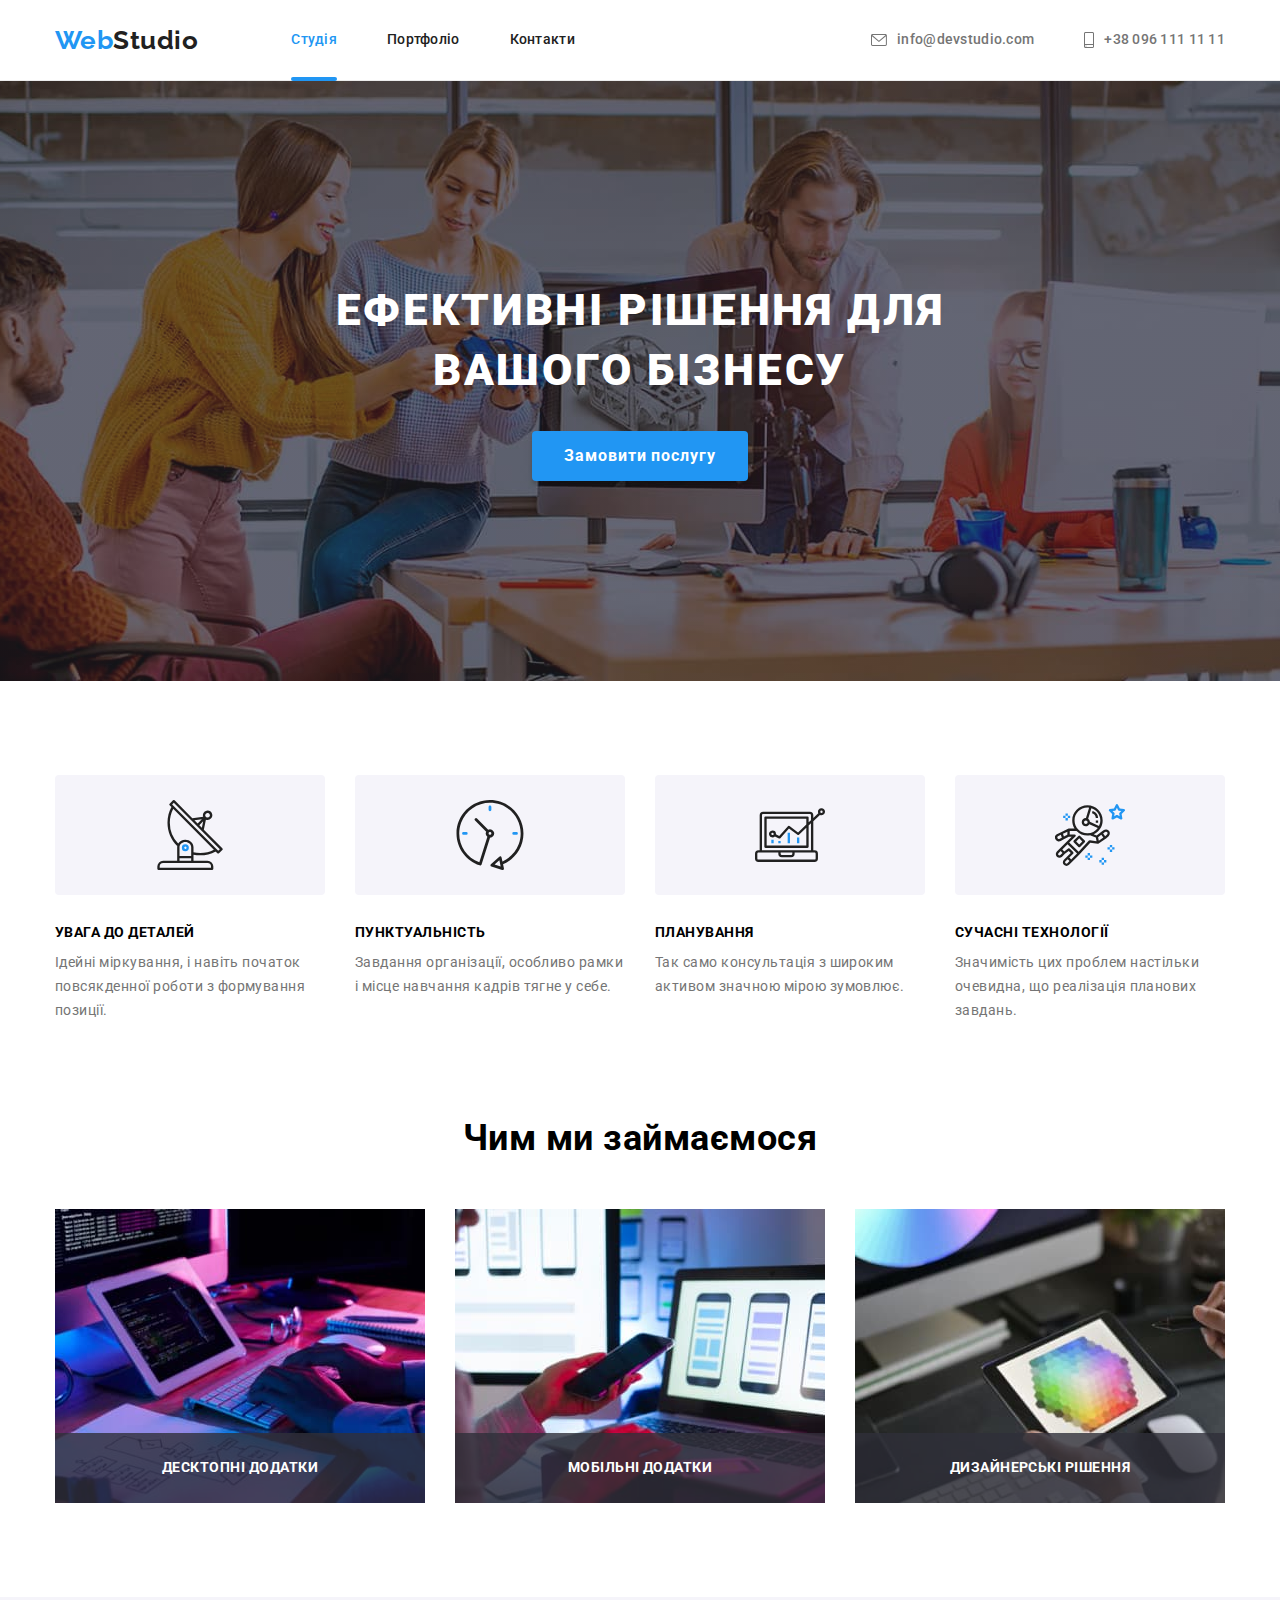
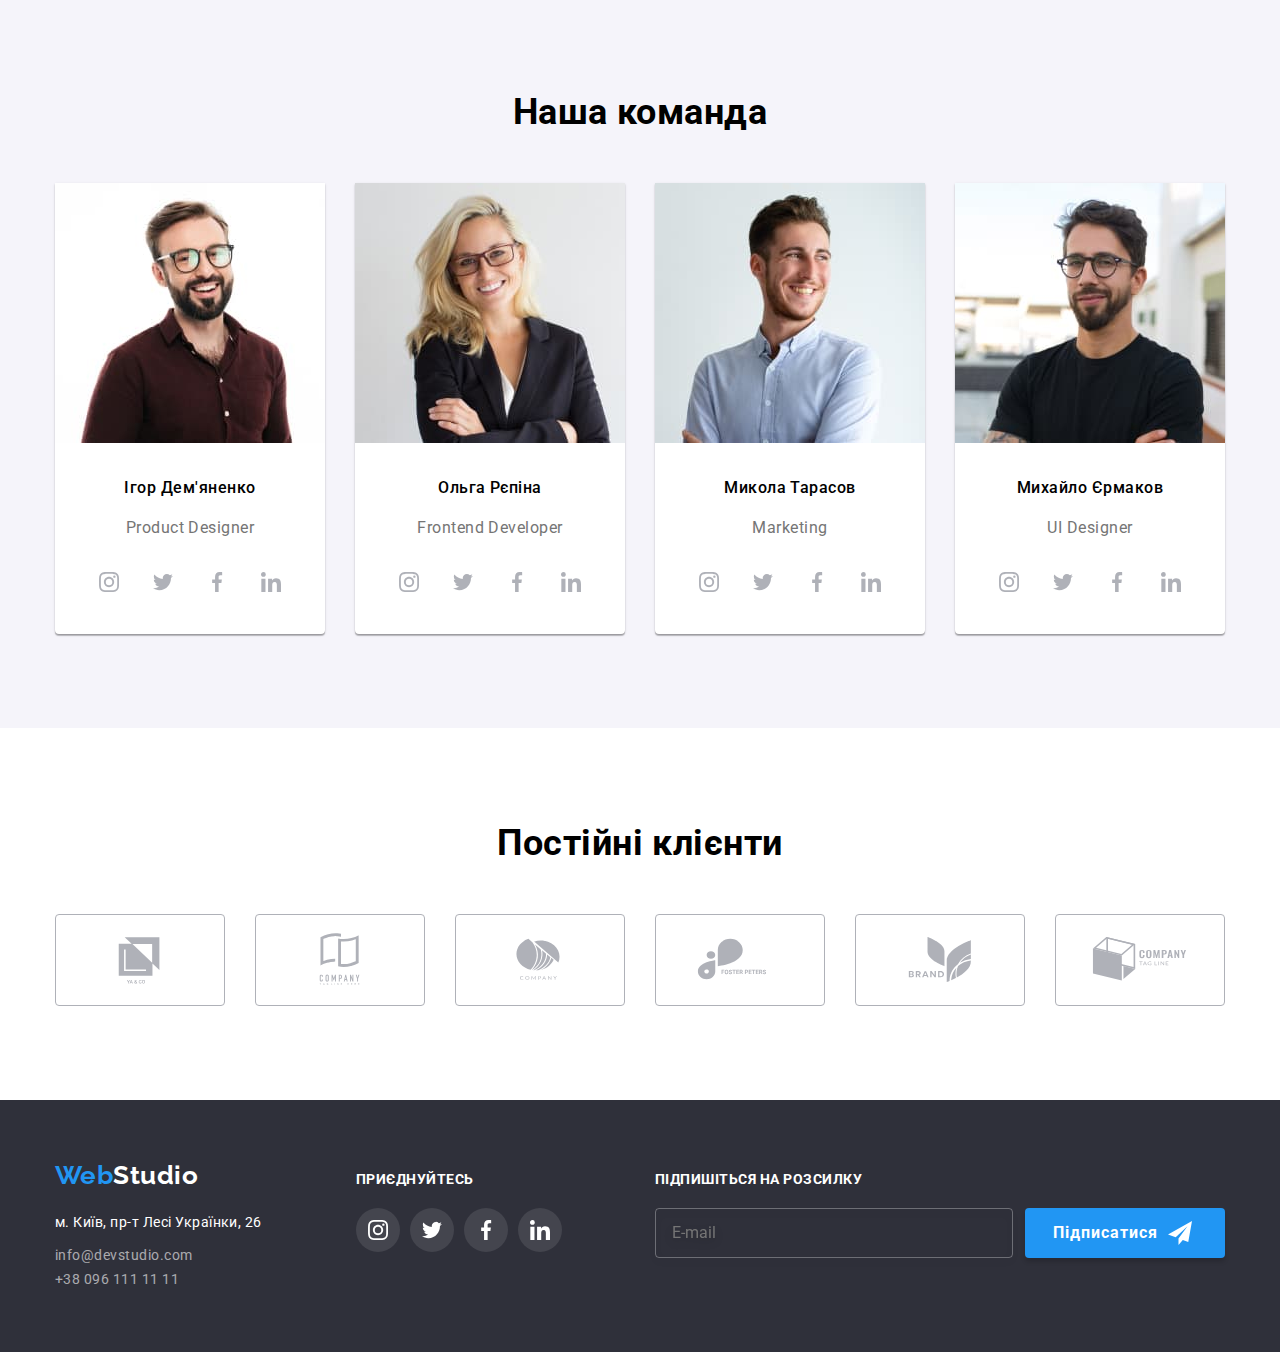
==== index.html @ 16748de1 "copy HW7" ====
<!DOCTYPE html>
<html lang="uk">
  <head>
    <meta charset="UTF-8" />
    <meta http-equiv="X-UA-Compatible" content="IE=edge" />
    <meta name="viewport" content="width=device-width, initial-scale=1.0" />
    <title>Document</title>
    <link
      rel="stylesheet"
      href="https://cdnjs.cloudflare.com/ajax/libs/modern-normalize/1.1.0/modern-normalize.min.css"
    />
    
    <link rel="stylesheet" href="./css/main.min.css" />
  </head>
  <body>
    <header class="header-border">
      <div class="container header-nav">
        <nav class="nav header-nav">
          <a class="logo link" href="./index.html"
            >Web<span class="logo__text">Studio</span></a
          >

          <ul class="site-nav list">
            <li class="item">
              <a href="./index.html" class="link current">Студія</a>
            </li>
            <li class="item">
              <a href="./portfolio.html" class="link">Портфоліо</a>
            </li>
            <li class="item"><a href="#" class="link">Контакти</a></li>
          </ul>
        </nav>

        <ul class="list auth-nav">
          <li class="item">
            <a class="nav-link link" href="mailto:info@devstudio.com"
              ><svg class="nav-icon" width="16" height="12">
                <use href="./images/icons.svg#icon-envelope"></use></svg
              >info@devstudio.com</a
            >
          </li>
          <li class="item">
            <a class="nav-link link" href="tel:+380961111111"
              ><svg class="nav-icon" width="10" height="16">
                <use href="./images/icons.svg#icon-phone"></use></svg
              >+38 096 111 11 11</a
            >
          </li>
        </ul>
      </div>
    </header>
    <main>
      <section class="hero">
        <div class="container">
          <h1 class="hero__text">Ефективні рішення для вашого бізнесу</h1>
          <button data-modal-open class="btn hero__btn" type="button">
            Замовити послугу
          </button>
        </div>
      </section>

      <section class="benefits section">
        <div class="container">
          <h2 class="visually-hidden">Особливості</h2>
          <ul class="list benefits__list">
            <li class="benefits__item">
              <div class="benefits__img">
                <svg width="70" height="70">
                  <use href="./images/icons.svg#icon-antenna"></use>
                </svg>
              </div>
              <h3 class="benefits__subdject">Увага до деталей</h3>
              <p class="benefits__text">
                Ідейні міркування, і навіть початок повсякденної роботи з
                формування позиції.
              </p>
            </li>
            <li class="benefits__item">
              <div class="benefits__img">
                <svg width="70" height="70">
                  <use href="./images/icons.svg#icon-clock"></use>
                </svg>
              </div>
              <h3 class="benefits__subdject">Пунктуальність</h3>
              <p class="benefits__text">
                Завдання організації, особливо рамки і місце навчання кадрів
                тягне у себе.
              </p>
            </li>
            <li class="benefits__item">
              <div class="benefits__img">
                <svg width="70" height="70">
                  <use href="./images/icons.svg#icon-diagram"></use>
                </svg>
              </div>
              <h3 class="benefits__subdject">Планування</h3>
              <p class="benefits__text">
                Так само консультація з широким активом значною мірою зумовлює.
              </p>
            </li>
            <li class="benefits__item">
              <div class="benefits__img">
                <svg width="70" height="70">
                  <use href="./images/icons.svg#icon-astronaut"></use>
                </svg>
              </div>
              <h3 class="benefits__subdject">Сучасні технології</h3>
              <p class="benefits__text">
                Значимість цих проблем настільки очевидна, що реалізація
                планових завдань.
              </p>
            </li>
          </ul>
        </div>
      </section>

      <section class="our-activity">
        <div class="container">
          <h2 class="our-activity__title">Чим ми займаємося</h2>
          <ul class="list our-activity__list">
            <li class="our-activity__item">
              <div class="img__thumb">
                <img
                  class="img"
                  src="./images/img.jpg"
                  alt="Створення структури сайту"
                  width="370"
                />
                <div class="our-activity__thumb">
                  <p class="our-activity__text">Десктопні додатки</p>
                </div>
              </div>
            </li>
            <li class="our-activity__item">
              <div class="img__thumb">
                <img
                  class="img"
                  src="./images/img-2.jpg"
                  alt="Адаптація до всіх платформ"
                  width="370"
                />
                <div class="our-activity__thumb">
                  <p class="our-activity__text">Мобільні додатки</p>
                </div>
              </div>
            </li>
            <li class="our-activity__item">
              <div class="img__thumb">
                <img
                  class="img"
                  src="./images/img-3.jpg"
                  alt="Створення дизайну сайту"
                  width="370"
                />
                <div class="our-activity__thumb">
                  <p class="our-activity__text">Дизайнерські рішення</p>
                </div>
              </div>
            </li>
          </ul>
        </div>
      </section>

      <section class="team section">
        <div class="container">
          <h2 class="team__title">Наша команда</h2>
          <ul class="list team__list">
            <li class="team__item">
              <img
                class="img"
                src="./images/ihor.jpg"
                alt="Ігор Дем'яненко"
                width="270"
              />
              <div class="team-thumb">
                <h3 class="team-thumb__title">Ігор Дем'яненко</h3>
                <p class="team-thumb__text" lang="en">Product Designer</p>
                <ul class="team-social list">
                  <li class="team-social__list">
                    <a class="team-social__link" href="#">
                      <svg width="20px" height="20px">
                        <use
                          class="icon"
                          href="./images/icons.svg#icon-instagram"
                        ></use>
                      </svg>
                    </a>
                  </li>
                  <li class="team-social__list">
                    <a class="team-social__link" href="#">
                      <svg width="20px" height="20px">
                        <use
                          class="icon"
                          href="./images/icons.svg#icon-twitter"
                        ></use>
                      </svg>
                    </a>
                  </li>
                  <li class="team-social__list">
                    <a class="team-social__link" href="#">
                      <svg width="20px" height="20px">
                        <use
                          class="icon"
                          href="./images/icons.svg#icon-facebook"
                        ></use>
                      </svg>
                    </a>
                  </li>
                  <li class="team-social__list">
                    <a class="team-social__link" href="#">
                      <svg width="20px" height="20px">
                        <use
                          class="icon"
                          href="./images/icons.svg#icon-linkedin"
                        ></use>
                      </svg>
                    </a>
                  </li>
                </ul>
              </div>
            </li>
            <li class="team__item">
              <img
                class="img"
                src="./images/olha.jpg"
                alt="Ольга Рєпіна"
                width="270"
              />
              <div class="team-thumb">
                <h3 class="team-thumb__title">Ольга Рєпіна</h3>
                <p class="team-thumb__text" lang="en">Frontend Developer</p>
                <ul class="team-social list">
                  <li class="team-social__list">
                    <a class="team-social__link" href="#">
                      <svg width="20px" height="20px">
                        <use
                          class="icon"
                          href="./images/icons.svg#icon-instagram"
                        ></use>
                      </svg>
                    </a>
                  </li>
                  <li class="team-social__list">
                    <a class="team-social__link" href="#">
                      <svg width="20px" height="20px">
                        <use
                          class="icon"
                          href="./images/icons.svg#icon-twitter"
                        ></use>
                      </svg>
                    </a>
                  </li>
                  <li class="team-social__list">
                    <a class="team-social__link" href="#">
                      <svg width="20px" height="20px">
                        <use
                          class="icon"
                          href="./images/icons.svg#icon-facebook"
                        ></use>
                      </svg>
                    </a>
                  </li>
                  <li class="team-social__list">
                    <a class="team-social__link" href="#">
                      <svg width="20px" height="20px">
                        <use
                          class="icon"
                          href="./images/icons.svg#icon-linkedin"
                        ></use>
                      </svg>
                    </a>
                  </li>
                </ul>
              </div>
            </li>
            <li class="team__item">
              <img
                class="img"
                src="./images/mikola.jpg"
                alt="Микола Тарасов"
                width="270"
              />
              <div class="team-thumb">
                <h3 class="team-thumb__title">Микола Тарасов</h3>
                <p class="team-thumb__text" lang="en">Marketing</p>
                <ul class="team-social list">
                  <li class="team-social__list">
                    <a class="team-social__link" href="#">
                      <svg width="20px" height="20px">
                        <use
                          class="icon"
                          href="./images/icons.svg#icon-instagram"
                        ></use>
                      </svg>
                    </a>
                  </li>
                  <li class="team-social__list">
                    <a class="team-social__link" href="#">
                      <svg width="20px" height="20px">
                        <use
                          class="icon"
                          href="./images/icons.svg#icon-twitter"
                        ></use>
                      </svg>
                    </a>
                  </li>
                  <li class="team-social__list">
                    <a class="team-social__link" href="#">
                      <svg width="20px" height="20px">
                        <use
                          class="icon"
                          href="./images/icons.svg#icon-facebook"
                        ></use>
                      </svg>
                    </a>
                  </li>
                  <li class="team-social__list">
                    <a class="team-social__link" href="#">
                      <svg width="20px" height="20px">
                        <use
                          class="icon"
                          href="./images/icons.svg#icon-linkedin"
                        ></use>
                      </svg>
                    </a>
                  </li>
                </ul>
              </div>
            </li>
            <li class="team__item">
              <img
                class="img"
                src="./images/mihailo.jpg"
                alt="Михайло Єрмаков"
                width="270"
              />
              <div class="team-thumb">
                <h3 class="team-thumb__title">Михайло Єрмаков</h3>
                <p class="team-thumb__text" lang="en">UI Designer</p>
                <ul class="team-social list">
                  <li class="team-social__list">
                    <a class="team-social__link" href="#">
                      <svg width="20px" height="20px">
                        <use
                          class="icon"
                          href="./images/icons.svg#icon-instagram"
                        ></use>
                      </svg>
                    </a>
                  </li>
                  <li class="team-social__list">
                    <a class="team-social__link" href="#">
                      <svg width="20px" height="20px">
                        <use
                          class="icon"
                          href="./images/icons.svg#icon-twitter"
                        ></use>
                      </svg>
                    </a>
                  </li>
                  <li class="team-social__list">
                    <a class="team-social__link" href="#">
                      <svg width="20px" height="20px">
                        <use
                          class="icon"
                          href="./images/icons.svg#icon-facebook"
                        ></use>
                      </svg>
                    </a>
                  </li>
                  <li class="team-social__list">
                    <a class="team-social__link" href="#">
                      <svg width="20px" height="20px">
                        <use
                          class="icon"
                          href="./images/icons.svg#icon-linkedin"
                        ></use>
                      </svg>
                    </a>
                  </li>
                </ul>
              </div>
            </li>
          </ul>
        </div>
      </section>

      <section class="section">
        <div class="container">
          <h2 class="clients__title">Постійні клієнти</h2>
          <ul class="list clients__list">
            <li class="clients__item">
              <a class="clients__link" href="#">
                <svg width="106px" height="60px">
                  <use href="./images/icons.svg#icon-ya-co"></use></svg
              ></a>
            </li>
            <li class="clients__item">
              <a class="clients__link" href="#">
                <svg width="106px" height="60px">
                  <use href="./images/icons.svg#icon-taglinehere"></use></svg
              ></a>
            </li>
            <li class="clients__item">
              <a class="clients__link" href="#">
                <svg width="106px" height="60px">
                  <use href="./images/icons.svg#icon-company"></use></svg
              ></a>
            </li>
            <li class="clients__item">
              <a class="clients__link" href="#">
                <svg width="106px" height="60px">
                  <use href="./images/icons.svg#icon-foster-peters"></use></svg
              ></a>
            </li>
            <li class="clients__item">
              <a class="clients__link" href="#">
                <svg width="106px" height="60px">
                  <use href="./images/icons.svg#icon-brand"></use></svg
              ></a>
            </li>
            <li class="clients__item">
              <a class="clients__link" href="#">
                <svg width="106px" height="60px">
                  <use
                    href="./images/icons.svg#icon-company-tag-line"
                  ></use></svg
              ></a>
            </li>
          </ul>
        </div>
      </section>
    </main>
    <footer class="footer">
      <div class="container">
        <div class="list footer__list">
          <div class="footer__logo">
            <a class="logo link logo-footer" href="./index.html"
              >Web<span class="logo-footer__text">Studio</span></a
            >

            <address class="address">
              <ul class="list">
                <li class="address__list">
                  <a
                    class="address__text link"
                    href="https://goo.gl/maps/Pw9cZAzKq1KJY9Lq5"
                    target="_blank"
                    rel="noreferrer noopener"
                    >м. Київ, пр-т Лесі Українки, 26</a
                  >
                </li>
                <li class="adress__list">
                  <a class="address__nav link" href="mailto:info@devstudio.com"
                    >info@devstudio.com</a
                  >
                </li>
                <li class="adress__list">
                  <a class="address__nav link" href="tel:+380961111111"
                    >+38 096 111 11 11</a
                  >
                </li>
              </ul>
            </address>
          </div>
          <div class="footer-social">
            <h3 class="footer__title">Приєднуйтесь</h3>
            <ul class="footer-social__list list">
              <li class="footer-social__icon">
                <a class="footer-social__link" href="#">
                  <svg width="20px" height="20px">
                    <use
                      class="icon"
                      href="./images/icons.svg#icon-instagram"
                    ></use>
                  </svg>
                </a>
              </li>
              <li class="footer-social__icon">
                <a class="footer-social__link" href="#">
                  <svg width="20px" height="20px">
                    <use
                      class="icon"
                      href="./images/icons.svg#icon-twitter"
                    ></use>
                  </svg>
                </a>
              </li>
              <li class="footer-social__icon">
                <a class="footer-social__link" href="#">
                  <svg width="20px" height="20px">
                    <use
                      class="icon"
                      href="./images/icons.svg#icon-facebook"
                    ></use>
                  </svg>
                </a>
              </li>
              <li class="footer-social__icon">
                <a class="footer-social__link" href="#">
                  <svg width="20px" height="20px">
                    <use
                      class="icon"
                      href="./images/icons.svg#icon-linkedin"
                    ></use>
                  </svg>
                </a>
              </li>
            </ul>
          </div>

          <div>
            <h3 class="footer__title">Підпишіться на розсилку</h3>
            <form action="#" name="description-form" class="description-form">
              <label for="footer-email"></label>
              <input
                type="email"
                id="footer-email"
                class="description-form__email"
                placeholder="E-mail"
              />
              <button type="submit" class="btn footer-btn">
                Підписатися
                <svg width="24px" height="24px" class="footer-btn__icon">
                  <use href="./images/icons.svg#icon-send"></use>
                </svg>
              </button>
            </form>
          </div>
        </div>
      </div>
    </footer>
    <!-- modal window -->
    <div class="backdrop is-hidden" data-modal>
      <div class="modal">
        <button data-modal-close type="button" class="btn modal__btn">
          <svg width="30px" height="30px">
            <use href="./images/icons.svg#icon-close"></use>
          </svg>
        </button>
        <b class="modal__title">Залишайте свої дані, ми вам передзвонемо</b>

        <form action="#" name="contact-form">
          <label class="modal-form" for="person-name"
            ><span class="modal-form__text">Імʼя</span></label
          >
          <div class="modal-form__control">
            <input
              class="modal-form__contact"
              id="person-name"
              name="person-name"
              type="tel"
            />
            <svg class="modal-form__icon icon" width="18px" height="18px">
              <use class="icon" href="./images/icons.svg#icon-person"></use>
            </svg>
          </div>
          <label class="modal-form" for="person-phone"
            ><span class="modal-form__text">Телефон</span>
          </label>
          <div class="modal-form__control">
            <input
              class="modal-form__contact"
              id="person-phone"
              name="person-phone"
              type="text"
            /><svg class="modal-form__icon icon" width="18px" height="18px">
              <use class="icon" href="./images/icons.svg#icon-phone2"></use>
            </svg>
          </div>
          <label class="modal-form" for="person-mail"
            ><span class="modal-form__text">Пошта</span>
          </label>
          <div class="modal-form__control">
            <input
              class="modal-form__contact"
              id="person-mail"
              name="person-mail"
              type="email"
            /><svg class="modal-form__icon icon" width="18px" height="18px">
              <use class="icon" href="./images/icons.svg#icon-email"></use>
            </svg>
          </div>
          <label class="modal-form" for="person-comment"
            ><span class="modal-form__text">Коментар</span>
          </label>
          <textarea
            class="modal-form__comment"
            name="feedback"
            id="person-comment"
            rows="5"
            placeholder="Введіть текст"
          ></textarea>

          <div class="modal-checkbox">
            <input
              type="checkbox"
              class="modal-checkbox__agreement visually-hidden"
              id="agreement"
              name="agreement"
            />
            <label for="agreement" class="modal-checkbox__text"
              >Погоджуюся з розсилкою та приймаю
              <a class="link modal-checkbox__link" href="#"> Умови договору</a>
              <svg class="modal-checkbox--check" width="18px" height="18px">
                <use href="./images/icons.svg#icon-check"></use>
              </svg>
            </label>
          </div>

          <button type="submit" class="btn modal-form__btn">Відправити</button>
        </form>
      </div>
    </div>
    <script src="./js/modal.js"></script>
  </body>
</html>
---- css/main.min.css ----
@import"https://fonts.googleapis.com/css2?family=Raleway:wght@700&family=Roboto:wght@400;500;700;900&display=swap";body{background-color:var(--main-bg);color:var(--main-text);font-family:Roboto,sans-serif;letter-spacing:.03em}h1,h2,h3,h4,h5,h6,p,ul{margin:0;padding:0}.list{list-style:none}.btn{cursor:pointer;font-family:inherit}.link{text-decoration:none}.container{width:1200px;padding-left:15px;padding-right:15px;margin-left:auto;margin-right:auto}.visually-hidden{position:absolute;white-space:nowrap;width:1px;height:1px;overflow:hidden;border:0;padding:0;clip:rect(0 0 0 0);-webkit-clip-path:inset(50%);clip-path:inset(50%);margin:-1px}.icon{fill:inherit}.section{padding-top:94px;padding-bottom:94px}.img{display:block;width:100%;height:auto}.img__thumb{position:relative;overflow:hidden;align-items:center;justify-content:center}.header-border{border-bottom:1px solid #ececec}.header-nav{display:flex;align-items:center}.logo{color:#2196f3;font-family:Raleway,sans-serif;font-weight:700;font-size:26px;line-height:1.19;margin-right:93px;display:block}.logo__text{color:#212121}.site-nav{display:flex}.site-nav.list .current{color:#2196f3;position:relative}.site-nav .link{padding-top:32px;padding-bottom:32px;display:flex;align-items:center;transition:color 250ms cubic-bezier(0.4, 0, 0.2, 1),fill 250ms cubic-bezier(0.4, 0, 0.2, 1);color:#212121;font-weight:500;font-size:14px;line-height:1.14;letter-spacing:.02em}.site-nav .link:hover,.site-nav .link:focus{color:#2196f3;fill:#2196f3}.site-nav .item:not(:last-child){margin-right:50px}.current::after{position:absolute;width:100%;height:4px;bottom:-1px;content:"";background:#2196f3;border-radius:2px}.auth-nav{display:flex;margin-left:auto}.auth-nav .item:not(:last-child){margin-right:50px}.nav-link{padding-top:32px;padding-bottom:32px;display:flex;align-items:center;transition:color 250ms cubic-bezier(0.4, 0, 0.2, 1),fill 250ms cubic-bezier(0.4, 0, 0.2, 1);color:#212121;font-weight:500;font-size:14px;line-height:1.14;letter-spacing:.02em;color:#757575;fill:#757575}.nav-link:hover,.nav-link:focus{color:#2196f3;fill:#2196f3}.nav-icon{margin-right:10px}.footer{padding-top:60px;padding-bottom:60px;background-color:#2f303a}.footer__list{display:flex;align-items:baseline}.footer__logo{margin-right:70px;width:231px}.footer__title{color:#fff;margin-bottom:20px;font-size:14px;line-height:1.14;text-transform:uppercase}.logo-footer{margin-bottom:20px;display:block}.logo-footer__text{color:#fff}.address{font-style:normal}.address__list:not(:last-child){margin-bottom:9px}.address__text{color:#fff;font-size:14px;line-height:1.71}.address__nav{font-size:14px;line-height:1.71;color:rgba(255,255,255,.6);transition:color 250ms cubic-bezier(0.4, 0, 0.2, 1)}.address__nav:focus,.address__nav:hover{color:#2196f3}.footer-social{margin-right:93px}.footer-social__list{display:flex;gap:10px}.footer-social__icon{width:44px;height:44px;fill:#fff;background:rgba(255,255,255,.1);border-radius:50%}.footer-social__link{width:100%;height:100%;border-radius:50%;display:flex;align-items:center;justify-content:center;transition:background 250ms cubic-bezier(0.4, 0, 0.2, 1)}.footer-social__link:focus,.footer-social__link:hover{background-color:#2196f3}.description-form{min-width:570px;display:flex}.description-form__email{width:358px;height:50px;padding:15px 16px;margin-right:12px;background-color:inherit;border:1px solid rgba(255,255,255,.3);filter:drop-shadow(0px 4px 4px rgba(0, 0, 0, 0.15));border-radius:4px;color:#fff;transition:border-color 250ms cubic-bezier(0.4, 0, 0.2, 1)}.description-form__email:focus{border-color:#2196f3;outline:none}.footer-btn{display:inline-flex;align-items:center;text-align:center;padding:10px 28px;border:0;min-width:200px;background:#2196f3;box-shadow:0px 4px 4px rgba(0,0,0,.15);border-radius:4px;color:#fff;font-weight:700;font-size:16px;line-height:1.88;letter-spacing:.06em;transition:background 250ms cubic-bezier(0.4, 0, 0.2, 1)}.footer-btn__icon{margin-left:10px}.footer-btn:hover,.footer-btn:focus{background-color:#188ce8}.hero{padding:200px 0;max-width:1600px;height:600px;margin-right:auto;margin-left:auto;background-image:linear-gradient(to right, rgba(47, 48, 58, 0.4), rgba(47, 48, 58, 0.4)),url(../images/hero.jpg);background-repeat:no-repeat;background-position:center;background-size:cover;background-color:#2f303a}.hero__text{margin-bottom:30px;margin-right:auto;margin-left:auto;color:#fff;font-weight:900;font-size:44px;line-height:1.36;text-align:center;letter-spacing:.06em;text-transform:uppercase;max-width:696px}.hero__btn{padding:10px 32px;border:0;margin-right:auto;margin-left:auto;min-width:216px;background:#2196f3;box-shadow:0px 4px 4px rgba(0,0,0,.15);border-radius:4px;color:#fff;font-weight:700;font-size:16px;line-height:1.88;text-align:center;letter-spacing:.06em;display:block;transition:background 250ms cubic-bezier(0.4, 0, 0.2, 1)}.hero__btn:hover,.hero__btn:focus{background-color:#188ce8}.clients__list,.team__list,.our-activity__list,.benefits__list{display:flex;gap:30px}.our-activity,.benefits{background-color:#fff}.clients__title,.team__title,.our-activity__title{margin-bottom:50px;font-size:36px;line-height:1.17;text-align:center}.benefits__item{width:calc((100% - 90px)/4)}.benefits__subdject{font-size:14px;line-height:1.14;text-transform:uppercase;margin-bottom:10px}.benefits__img{width:270;height:120px;background-color:#f5f4fa;border-radius:4px;display:flex;justify-content:center;align-items:center;margin-bottom:30px}.benefits__text{color:#757575;font-size:14px;line-height:1.71}.our-activity{padding-bottom:94px}.our-activity__item{width:calc((100% - 60px)/3)}.our-activity__thumb{position:absolute;bottom:0;left:0;width:100%;max-height:70px;background:rgba(47,48,58,.8);padding:27px}.our-activity__text{font-weight:700;font-size:14px;line-height:1.14;text-align:center;text-transform:uppercase;color:#fff}.team{background-color:#f5f4fa}.team__item{background:#fff;box-shadow:0px 1px 3px rgba(0,0,0,.12),0px 1px 1px rgba(0,0,0,.14),0px 2px 1px rgba(0,0,0,.2);border-radius:0px 0px 4px 4px;width:270px}.team-thumb{padding-top:30px;padding-bottom:30px}.team-thumb__title{margin-bottom:10px;font-weight:500;font-size:16px;line-height:1.9;text-align:center}.team-thumb__text{color:#757575;font-size:16px;line-height:1.9;text-align:center;margin-bottom:16px}.team-social{display:flex;justify-content:center;gap:10px}.team-social__list{width:44px;height:44px;fill:#afb1b8}.team-social__link{fill:#afb1b8;width:100%;height:100%;border-radius:50%;display:flex;align-items:center;justify-content:center;transition:fill 250ms cubic-bezier(0.4, 0, 0.2, 1),background 250ms cubic-bezier(0.4, 0, 0.2, 1)}.team-social__link:focus,.team-social__link:hover{background-color:#2196f3;fill:#fff}.clients__item{width:170px;height:92px}.clients__link{display:flex;justify-content:center;align-items:center;width:100%;height:100%;fill:#afb1b8;border:1px solid #afb1b8;border-radius:4px;transition:fill 250ms cubic-bezier(0.4, 0, 0.2, 1),border 250ms cubic-bezier(0.4, 0, 0.2, 1)}.clients__link:hover,.clients__link:focus{border:1px solid #2196f3;border-radius:4px;fill:#2196f3}.portfolio-bg{background-color:#fff}.portfolio-btn__list{display:flex;justify-content:center;margin-bottom:50px}.portfolio-btn__item:not(:last-child){margin-right:8px}.portfolio-btn__filter{padding:6px 22px;border:0;min-width:73px;background:#f5f4fa;font-weight:500;font-size:16px;line-height:1.62;text-align:center;display:block;border-radius:4px;transition:box-shadow 250ms cubic-bezier(0.4, 0, 0.2, 1),background 250ms cubic-bezier(0.4, 0, 0.2, 1),color 250ms cubic-bezier(0.4, 0, 0.2, 1)}.portfolio-btn__filter:focus,.portfolio-btn__filter:hover{background:#2196f3;color:#fff;box-shadow:0px 3px 1px rgba(0,0,0,.1),0px 1px 2px rgba(0,0,0,.08),0px 2px 2px rgba(0,0,0,.12);border-radius:4px}.exmpls__list{display:flex;gap:30px;flex-wrap:wrap}.exmpls__item{background:#fff;border:1px solid #eee;width:370px}.exmpls__link{color:inherit;display:block;transition:box-shadow 250ms cubic-bezier(0.4, 0, 0.2, 1)}.exmpls__link:hover,.exmpls__link:focus{box-shadow:0px 1px 1px rgba(0,0,0,.12),0px 4px 4px rgba(0,0,0,.06),1px 4px 6px rgba(0,0,0,.16)}.exmpls__block{padding:20px 24px}.exmpls__title{font-size:18px;line-height:2;letter-spacing:.06em;margin-bottom:4px}.exmpls__text{color:#757575;font-size:16px;line-height:1.88}.exmpls-thumb{position:absolute;top:0;left:0;width:100%;height:100%;background-color:rgba(33,150,243,.9);opacity:0;padding:63px 24px;transform:translatey(100%);transition:transform 250ms cubic-bezier(0.4, 0, 0.2, 1),opacity 250ms cubic-bezier(0.4, 0, 0.2, 1)}.exmpls-thumb__text{font-size:18px;line-height:1.56;color:#fff}.exmpls__item:hover .exmpls-thumb{transform:translatey(0);opacity:1}.backdrop{position:fixed;top:0;left:0;width:100%;height:100%;background:rgba(0,0,0,.2);opacity:1;transform:scale(1);transition:visibility 250ms cubic-bezier(0.4, 0, 0.2, 1),transform 250ms cubic-bezier(0.4, 0, 0.2, 1),opacity 250ms cubic-bezier(0.4, 0, 0.2, 1)}.backdrop.is-hidden{opacity:0;pointer-events:none;visibility:hidden;transform:scale(0.5)}.modal{position:absolute;top:50%;left:50%;transform:translate(-50%, -50%) scale(1);width:528px;height:581px;padding:40px;background:#fff;box-shadow:0px 1px 3px rgba(0,0,0,.12),0px 1px 1px rgba(0,0,0,.14),0px 2px 1px rgba(0,0,0,.2);border-radius:4px;transition:transform 250ms cubic-bezier(0.4, 0, 0.2, 1)}.modal__title{display:block;text-align:center;margin-bottom:12px;height:23px;font-size:20px;line-height:1.15;-moz-columns:#212121;columns:#212121}.modal__btn{position:absolute;top:0;right:0;width:30px;height:30px;display:flex;align-items:center;justify-content:center;padding:0;margin:8px;background-color:inherit;border:1px solid rgba(0,0,0,.1);border-radius:50%;transition:fill 250ms cubic-bezier(0.4, 0, 0.2, 1)}.modal__btn:hover,.modal__btn:focus{fill:#2196f3}.backdrop.is-hidden .modal{transform:translate(-50%, -50%) scale(0)}.modal-form{display:block;width:100%}.modal-form__control{position:relative;margin-bottom:10px}.modal-form__text{font-weight:400;font-size:12px;line-height:1.17;letter-spacing:.01em;color:#757575}.modal-form__contact{height:40px;width:100%;padding:12px 12px 12px 42px;border:1px solid rgba(33,33,33,.2);border-radius:4px;outline:none;transition:border-color 250ms cubic-bezier(0.4, 0, 0.2, 1)}.modal-form__contact:focus{border-color:#2196f3;outline:none}.modal-form__contact:focus+.form-icon{fill:#2196f3}.modal-form__comment{height:120px;width:100%;resize:none;padding:12px 16px;margin-bottom:20px;border:1px solid rgba(33,33,33,.2);border-radius:4px;outline:none;transition:border-color 250ms cubic-bezier(0.4, 0, 0.2, 1)}.modal-form__comment:focus{border-color:#2196f3;outline:none}.modal-form__icon{position:absolute;left:12px;top:50%;transform:translateY(-50%);transition:fill 250ms cubic-bezier(0.4, 0, 0.2, 1)}.modal-form__btn{padding:10px 52px;border:0;margin-right:auto;margin-left:auto;min-width:200px;background:#2196f3;box-shadow:0px 4px 4px rgba(0,0,0,.15);border-radius:4px;color:#fff;font-weight:700;font-size:16px;line-height:1.88;text-align:center;letter-spacing:.06em;display:block;transition:background 250ms cubic-bezier(0.4, 0, 0.2, 1)}.modal-form__btn:hover,.modal-form__btn:focus{background-color:#188ce8}.modal-checkbox{display:block;text-align:center;margin-bottom:30px;position:relative}.modal-checkbox__text{position:relative;font-weight:400;font-size:14px;line-height:1.71;color:#757575;padding-left:24px}.modal-checkbox__text::before{position:absolute;top:0;left:0;content:"";width:16px;height:15px;border:2px solid #212121;border-radius:2px;opacity:1;transition:opacity 250ms cubic-bezier(0.4, 0, 0.2, 1)}.modal-checkbox__agreement:checked+.modal-checkbox__text .modal-checkbox--check{opacity:1}.modal-checkbox__agreement:checked+.modal-checkbox__text::before{opacity:0}.modal-checkbox__link{text-decoration:underline;color:#2196f3}.modal-checkbox--check{position:absolute;top:0;left:0;content:"";width:16px;height:16px;opacity:0;border-radius:2px;transition:opacity 250ms cubic-bezier(0.4, 0, 0.2, 1)}/*# sourceMappingURL=main.min.css.map */
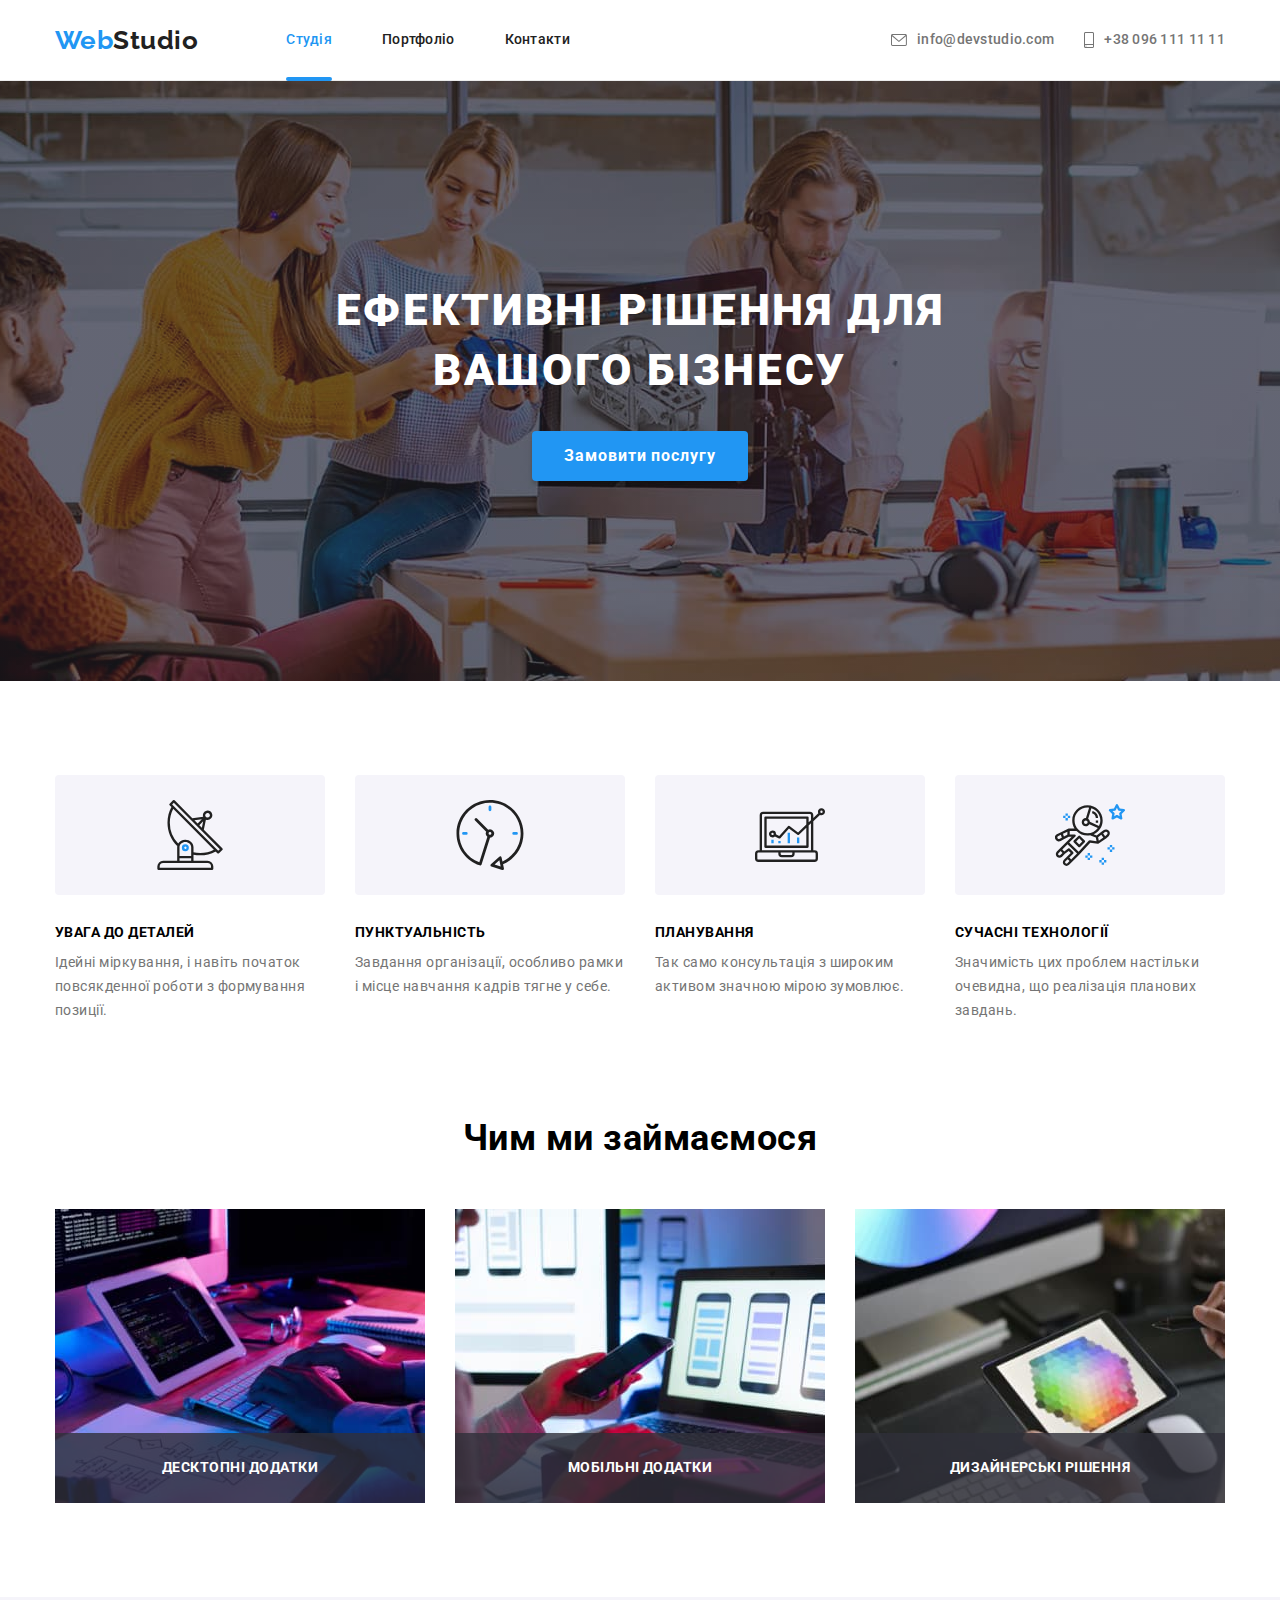
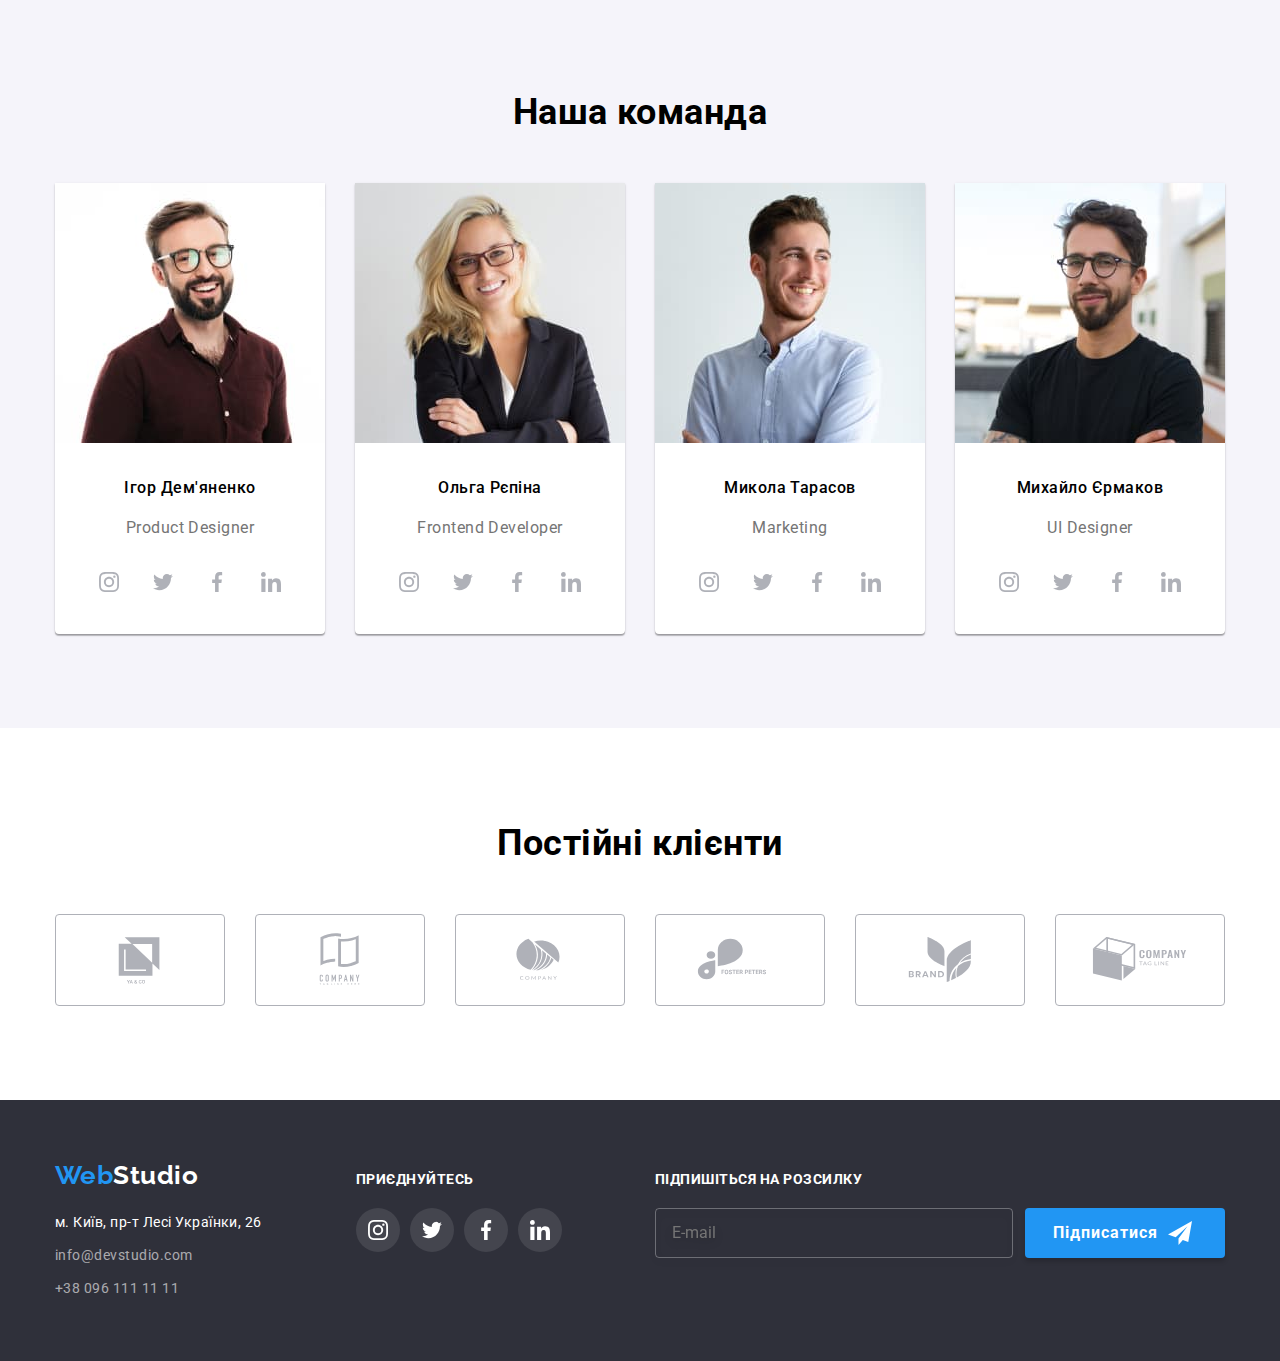
==== commit babdc20f: "adaptive" ====
--- a/index.html
+++ b/index.html
@@ -21,25 +21,25 @@
           >
 
           <ul class="site-nav list">
-            <li class="item">
+            <li class="site-nav__item">
               <a href="./index.html" class="link current">Студія</a>
             </li>
-            <li class="item">
+            <li class="site-nav__item">
               <a href="./portfolio.html" class="link">Портфоліо</a>
             </li>
-            <li class="item"><a href="#" class="link">Контакти</a></li>
+            <li class="site-nav__item"><a href="#" class="link">Контакти</a></li>
           </ul>
         </nav>
 
         <ul class="list auth-nav">
-          <li class="item">
+          <li class="auth-nav__item">
             <a class="nav-link link" href="mailto:info@devstudio.com"
               ><svg class="nav-icon" width="16" height="12">
                 <use href="./images/icons.svg#icon-envelope"></use></svg
               >info@devstudio.com</a
             >
           </li>
-          <li class="item">
+          <li class="auth-nav__item">
             <a class="nav-link link" href="tel:+380961111111"
               ><svg class="nav-icon" width="10" height="16">
                 <use href="./images/icons.svg#icon-phone"></use></svg
@@ -434,7 +434,7 @@
     <footer class="footer">
       <div class="container">
         <div class="list footer__list">
-          <div class="footer__logo">
+          <div class="footer__box"><div class="footer__logo">
             <a class="logo link logo-footer" href="./index.html"
               >Web<span class="logo-footer__text">Studio</span></a
             >
@@ -450,12 +450,12 @@
                     >м. Київ, пр-т Лесі Українки, 26</a
                   >
                 </li>
-                <li class="adress__list">
+                <li class="address__list">
                   <a class="address__nav link" href="mailto:info@devstudio.com"
                     >info@devstudio.com</a
                   >
                 </li>
-                <li class="adress__list">
+                <li class="address__list">
                   <a class="address__nav link" href="tel:+380961111111"
                     >+38 096 111 11 11</a
                   >
@@ -507,7 +507,7 @@
                 </a>
               </li>
             </ul>
-          </div>
+          </div></div>
 
           <div>
             <h3 class="footer__title">Підпишіться на розсилку</h3>
--- a/css/main.min.css
+++ b/css/main.min.css
@@ -1 +1 @@
-@import"https://fonts.googleapis.com/css2?family=Raleway:wght@700&family=Roboto:wght@400;500;700;900&display=swap";body{background-color:var(--main-bg);color:var(--main-text);font-family:Roboto,sans-serif;letter-spacing:.03em}h1,h2,h3,h4,h5,h6,p,ul{margin:0;padding:0}.list{list-style:none}.btn{cursor:pointer;font-family:inherit}.link{text-decoration:none}.container{width:1200px;padding-left:15px;padding-right:15px;margin-left:auto;margin-right:auto}.visually-hidden{position:absolute;white-space:nowrap;width:1px;height:1px;overflow:hidden;border:0;padding:0;clip:rect(0 0 0 0);-webkit-clip-path:inset(50%);clip-path:inset(50%);margin:-1px}.icon{fill:inherit}.section{padding-top:94px;padding-bottom:94px}.img{display:block;width:100%;height:auto}.img__thumb{position:relative;overflow:hidden;align-items:center;justify-content:center}.header-border{border-bottom:1px solid #ececec}.header-nav{display:flex;align-items:center}.logo{color:#2196f3;font-family:Raleway,sans-serif;font-weight:700;font-size:26px;line-height:1.19;margin-right:93px;display:block}.logo__text{color:#212121}.site-nav{display:flex}.site-nav.list .current{color:#2196f3;position:relative}.site-nav .link{padding-top:32px;padding-bottom:32px;display:flex;align-items:center;transition:color 250ms cubic-bezier(0.4, 0, 0.2, 1),fill 250ms cubic-bezier(0.4, 0, 0.2, 1);color:#212121;font-weight:500;font-size:14px;line-height:1.14;letter-spacing:.02em}.site-nav .link:hover,.site-nav .link:focus{color:#2196f3;fill:#2196f3}.site-nav .item:not(:last-child){margin-right:50px}.current::after{position:absolute;width:100%;height:4px;bottom:-1px;content:"";background:#2196f3;border-radius:2px}.auth-nav{display:flex;margin-left:auto}.auth-nav .item:not(:last-child){margin-right:50px}.nav-link{padding-top:32px;padding-bottom:32px;display:flex;align-items:center;transition:color 250ms cubic-bezier(0.4, 0, 0.2, 1),fill 250ms cubic-bezier(0.4, 0, 0.2, 1);color:#212121;font-weight:500;font-size:14px;line-height:1.14;letter-spacing:.02em;color:#757575;fill:#757575}.nav-link:hover,.nav-link:focus{color:#2196f3;fill:#2196f3}.nav-icon{margin-right:10px}.footer{padding-top:60px;padding-bottom:60px;background-color:#2f303a}.footer__list{display:flex;align-items:baseline}.footer__logo{margin-right:70px;width:231px}.footer__title{color:#fff;margin-bottom:20px;font-size:14px;line-height:1.14;text-transform:uppercase}.logo-footer{margin-bottom:20px;display:block}.logo-footer__text{color:#fff}.address{font-style:normal}.address__list:not(:last-child){margin-bottom:9px}.address__text{color:#fff;font-size:14px;line-height:1.71}.address__nav{font-size:14px;line-height:1.71;color:rgba(255,255,255,.6);transition:color 250ms cubic-bezier(0.4, 0, 0.2, 1)}.address__nav:focus,.address__nav:hover{color:#2196f3}.footer-social{margin-right:93px}.footer-social__list{display:flex;gap:10px}.footer-social__icon{width:44px;height:44px;fill:#fff;background:rgba(255,255,255,.1);border-radius:50%}.footer-social__link{width:100%;height:100%;border-radius:50%;display:flex;align-items:center;justify-content:center;transition:background 250ms cubic-bezier(0.4, 0, 0.2, 1)}.footer-social__link:focus,.footer-social__link:hover{background-color:#2196f3}.description-form{min-width:570px;display:flex}.description-form__email{width:358px;height:50px;padding:15px 16px;margin-right:12px;background-color:inherit;border:1px solid rgba(255,255,255,.3);filter:drop-shadow(0px 4px 4px rgba(0, 0, 0, 0.15));border-radius:4px;color:#fff;transition:border-color 250ms cubic-bezier(0.4, 0, 0.2, 1)}.description-form__email:focus{border-color:#2196f3;outline:none}.footer-btn{display:inline-flex;align-items:center;text-align:center;padding:10px 28px;border:0;min-width:200px;background:#2196f3;box-shadow:0px 4px 4px rgba(0,0,0,.15);border-radius:4px;color:#fff;font-weight:700;font-size:16px;line-height:1.88;letter-spacing:.06em;transition:background 250ms cubic-bezier(0.4, 0, 0.2, 1)}.footer-btn__icon{margin-left:10px}.footer-btn:hover,.footer-btn:focus{background-color:#188ce8}.hero{padding:200px 0;max-width:1600px;height:600px;margin-right:auto;margin-left:auto;background-image:linear-gradient(to right, rgba(47, 48, 58, 0.4), rgba(47, 48, 58, 0.4)),url(../images/hero.jpg);background-repeat:no-repeat;background-position:center;background-size:cover;background-color:#2f303a}.hero__text{margin-bottom:30px;margin-right:auto;margin-left:auto;color:#fff;font-weight:900;font-size:44px;line-height:1.36;text-align:center;letter-spacing:.06em;text-transform:uppercase;max-width:696px}.hero__btn{padding:10px 32px;border:0;margin-right:auto;margin-left:auto;min-width:216px;background:#2196f3;box-shadow:0px 4px 4px rgba(0,0,0,.15);border-radius:4px;color:#fff;font-weight:700;font-size:16px;line-height:1.88;text-align:center;letter-spacing:.06em;display:block;transition:background 250ms cubic-bezier(0.4, 0, 0.2, 1)}.hero__btn:hover,.hero__btn:focus{background-color:#188ce8}.clients__list,.team__list,.our-activity__list,.benefits__list{display:flex;gap:30px}.our-activity,.benefits{background-color:#fff}.clients__title,.team__title,.our-activity__title{margin-bottom:50px;font-size:36px;line-height:1.17;text-align:center}.benefits__item{width:calc((100% - 90px)/4)}.benefits__subdject{font-size:14px;line-height:1.14;text-transform:uppercase;margin-bottom:10px}.benefits__img{width:270;height:120px;background-color:#f5f4fa;border-radius:4px;display:flex;justify-content:center;align-items:center;margin-bottom:30px}.benefits__text{color:#757575;font-size:14px;line-height:1.71}.our-activity{padding-bottom:94px}.our-activity__item{width:calc((100% - 60px)/3)}.our-activity__thumb{position:absolute;bottom:0;left:0;width:100%;max-height:70px;background:rgba(47,48,58,.8);padding:27px}.our-activity__text{font-weight:700;font-size:14px;line-height:1.14;text-align:center;text-transform:uppercase;color:#fff}.team{background-color:#f5f4fa}.team__item{background:#fff;box-shadow:0px 1px 3px rgba(0,0,0,.12),0px 1px 1px rgba(0,0,0,.14),0px 2px 1px rgba(0,0,0,.2);border-radius:0px 0px 4px 4px;width:270px}.team-thumb{padding-top:30px;padding-bottom:30px}.team-thumb__title{margin-bottom:10px;font-weight:500;font-size:16px;line-height:1.9;text-align:center}.team-thumb__text{color:#757575;font-size:16px;line-height:1.9;text-align:center;margin-bottom:16px}.team-social{display:flex;justify-content:center;gap:10px}.team-social__list{width:44px;height:44px;fill:#afb1b8}.team-social__link{fill:#afb1b8;width:100%;height:100%;border-radius:50%;display:flex;align-items:center;justify-content:center;transition:fill 250ms cubic-bezier(0.4, 0, 0.2, 1),background 250ms cubic-bezier(0.4, 0, 0.2, 1)}.team-social__link:focus,.team-social__link:hover{background-color:#2196f3;fill:#fff}.clients__item{width:170px;height:92px}.clients__link{display:flex;justify-content:center;align-items:center;width:100%;height:100%;fill:#afb1b8;border:1px solid #afb1b8;border-radius:4px;transition:fill 250ms cubic-bezier(0.4, 0, 0.2, 1),border 250ms cubic-bezier(0.4, 0, 0.2, 1)}.clients__link:hover,.clients__link:focus{border:1px solid #2196f3;border-radius:4px;fill:#2196f3}.portfolio-bg{background-color:#fff}.portfolio-btn__list{display:flex;justify-content:center;margin-bottom:50px}.portfolio-btn__item:not(:last-child){margin-right:8px}.portfolio-btn__filter{padding:6px 22px;border:0;min-width:73px;background:#f5f4fa;font-weight:500;font-size:16px;line-height:1.62;text-align:center;display:block;border-radius:4px;transition:box-shadow 250ms cubic-bezier(0.4, 0, 0.2, 1),background 250ms cubic-bezier(0.4, 0, 0.2, 1),color 250ms cubic-bezier(0.4, 0, 0.2, 1)}.portfolio-btn__filter:focus,.portfolio-btn__filter:hover{background:#2196f3;color:#fff;box-shadow:0px 3px 1px rgba(0,0,0,.1),0px 1px 2px rgba(0,0,0,.08),0px 2px 2px rgba(0,0,0,.12);border-radius:4px}.exmpls__list{display:flex;gap:30px;flex-wrap:wrap}.exmpls__item{background:#fff;border:1px solid #eee;width:370px}.exmpls__link{color:inherit;display:block;transition:box-shadow 250ms cubic-bezier(0.4, 0, 0.2, 1)}.exmpls__link:hover,.exmpls__link:focus{box-shadow:0px 1px 1px rgba(0,0,0,.12),0px 4px 4px rgba(0,0,0,.06),1px 4px 6px rgba(0,0,0,.16)}.exmpls__block{padding:20px 24px}.exmpls__title{font-size:18px;line-height:2;letter-spacing:.06em;margin-bottom:4px}.exmpls__text{color:#757575;font-size:16px;line-height:1.88}.exmpls-thumb{position:absolute;top:0;left:0;width:100%;height:100%;background-color:rgba(33,150,243,.9);opacity:0;padding:63px 24px;transform:translatey(100%);transition:transform 250ms cubic-bezier(0.4, 0, 0.2, 1),opacity 250ms cubic-bezier(0.4, 0, 0.2, 1)}.exmpls-thumb__text{font-size:18px;line-height:1.56;color:#fff}.exmpls__item:hover .exmpls-thumb{transform:translatey(0);opacity:1}.backdrop{position:fixed;top:0;left:0;width:100%;height:100%;background:rgba(0,0,0,.2);opacity:1;transform:scale(1);transition:visibility 250ms cubic-bezier(0.4, 0, 0.2, 1),transform 250ms cubic-bezier(0.4, 0, 0.2, 1),opacity 250ms cubic-bezier(0.4, 0, 0.2, 1)}.backdrop.is-hidden{opacity:0;pointer-events:none;visibility:hidden;transform:scale(0.5)}.modal{position:absolute;top:50%;left:50%;transform:translate(-50%, -50%) scale(1);width:528px;height:581px;padding:40px;background:#fff;box-shadow:0px 1px 3px rgba(0,0,0,.12),0px 1px 1px rgba(0,0,0,.14),0px 2px 1px rgba(0,0,0,.2);border-radius:4px;transition:transform 250ms cubic-bezier(0.4, 0, 0.2, 1)}.modal__title{display:block;text-align:center;margin-bottom:12px;height:23px;font-size:20px;line-height:1.15;-moz-columns:#212121;columns:#212121}.modal__btn{position:absolute;top:0;right:0;width:30px;height:30px;display:flex;align-items:center;justify-content:center;padding:0;margin:8px;background-color:inherit;border:1px solid rgba(0,0,0,.1);border-radius:50%;transition:fill 250ms cubic-bezier(0.4, 0, 0.2, 1)}.modal__btn:hover,.modal__btn:focus{fill:#2196f3}.backdrop.is-hidden .modal{transform:translate(-50%, -50%) scale(0)}.modal-form{display:block;width:100%}.modal-form__control{position:relative;margin-bottom:10px}.modal-form__text{font-weight:400;font-size:12px;line-height:1.17;letter-spacing:.01em;color:#757575}.modal-form__contact{height:40px;width:100%;padding:12px 12px 12px 42px;border:1px solid rgba(33,33,33,.2);border-radius:4px;outline:none;transition:border-color 250ms cubic-bezier(0.4, 0, 0.2, 1)}.modal-form__contact:focus{border-color:#2196f3;outline:none}.modal-form__contact:focus+.form-icon{fill:#2196f3}.modal-form__comment{height:120px;width:100%;resize:none;padding:12px 16px;margin-bottom:20px;border:1px solid rgba(33,33,33,.2);border-radius:4px;outline:none;transition:border-color 250ms cubic-bezier(0.4, 0, 0.2, 1)}.modal-form__comment:focus{border-color:#2196f3;outline:none}.modal-form__icon{position:absolute;left:12px;top:50%;transform:translateY(-50%);transition:fill 250ms cubic-bezier(0.4, 0, 0.2, 1)}.modal-form__btn{padding:10px 52px;border:0;margin-right:auto;margin-left:auto;min-width:200px;background:#2196f3;box-shadow:0px 4px 4px rgba(0,0,0,.15);border-radius:4px;color:#fff;font-weight:700;font-size:16px;line-height:1.88;text-align:center;letter-spacing:.06em;display:block;transition:background 250ms cubic-bezier(0.4, 0, 0.2, 1)}.modal-form__btn:hover,.modal-form__btn:focus{background-color:#188ce8}.modal-checkbox{display:block;text-align:center;margin-bottom:30px;position:relative}.modal-checkbox__text{position:relative;font-weight:400;font-size:14px;line-height:1.71;color:#757575;padding-left:24px}.modal-checkbox__text::before{position:absolute;top:0;left:0;content:"";width:16px;height:15px;border:2px solid #212121;border-radius:2px;opacity:1;transition:opacity 250ms cubic-bezier(0.4, 0, 0.2, 1)}.modal-checkbox__agreement:checked+.modal-checkbox__text .modal-checkbox--check{opacity:1}.modal-checkbox__agreement:checked+.modal-checkbox__text::before{opacity:0}.modal-checkbox__link{text-decoration:underline;color:#2196f3}.modal-checkbox--check{position:absolute;top:0;left:0;content:"";width:16px;height:16px;opacity:0;border-radius:2px;transition:opacity 250ms cubic-bezier(0.4, 0, 0.2, 1)}/*# sourceMappingURL=main.min.css.map */+@import"https://fonts.googleapis.com/css2?family=Raleway:wght@700&family=Roboto:wght@400;500;700;900&display=swap";body{background-color:var(--main-bg);color:var(--main-text);font-family:Roboto,sans-serif;letter-spacing:.03em}h1,h2,h3,h4,h5,h6,p,ul{margin:0;padding:0}.list{list-style:none}.btn{cursor:pointer;font-family:inherit}.link{text-decoration:none}.container{width:480px;padding-left:15px;padding-right:15px;margin-left:auto;margin-right:auto}@media screen and (min-width: 767px){.container{width:768px}}@media screen and (min-width: 1199px){.container{width:1200px}}.visually-hidden{position:absolute;white-space:nowrap;width:1px;height:1px;overflow:hidden;border:0;padding:0;clip:rect(0 0 0 0);-webkit-clip-path:inset(50%);clip-path:inset(50%);margin:-1px}.icon{fill:inherit}.section{padding-top:94px;padding-bottom:94px}.img{display:block;width:100%;height:auto}.img__thumb{position:relative;overflow:hidden;align-items:center;justify-content:center}.header-border{border-bottom:1px solid #ececec}.header-nav{display:flex;align-items:center}.logo{color:#2196f3;font-family:Raleway,sans-serif;font-weight:700;font-size:24px;line-height:1.17;display:block}.logo__text{color:#212121}.site-nav.list .current{color:#2196f3}@media screen and (min-width: 767px){.header-nav .logo{margin-right:88px}.site-nav{display:flex}.site-nav.list .current{position:relative}.site-nav .link{padding-top:32px;padding-bottom:32px;display:flex;align-items:center;transition:color 250ms cubic-bezier(0.4, 0, 0.2, 1),fill 250ms cubic-bezier(0.4, 0, 0.2, 1);color:#212121;font-weight:500;font-size:14px;line-height:1.14;letter-spacing:.02em}.site-nav .link:hover,.site-nav .link:focus{color:#2196f3;fill:#2196f3}.site-nav__item:not(:last-child){margin-right:50px}.current::after{position:absolute;width:100%;height:4px;bottom:-1px;content:"";background:#2196f3;border-radius:2px}.auth-nav{margin-left:96px}.auth-nav__item:not(:last-child){margin-bottom:10px}.nav-link{display:flex;align-items:center;transition:color 250ms cubic-bezier(0.4, 0, 0.2, 1),fill 250ms cubic-bezier(0.4, 0, 0.2, 1);color:#212121;font-weight:500;font-size:14px;line-height:1.14;letter-spacing:.02em;color:#757575;fill:#757575}.nav-link:hover,.nav-link:focus{color:#2196f3;fill:#2196f3}.nav-icon{margin-right:10px}}@media screen and (min-width: 1199px){.logo{margin-right:93px;font-size:26px;line-height:1.19}.auth-nav{display:flex;margin-left:auto}.auth-nav__item:not(:last-child){margin-right:30px}.auth-nav__item:not(:last-child){margin-bottom:0}.nav-link{padding-top:32px;padding-bottom:32px}}.footer{padding-top:60px;padding-bottom:60px;background-color:#2f303a;text-align:center}.footer__title{color:#fff;margin-bottom:20px;font-size:14px;line-height:1.14;text-transform:uppercase;text-align:center}.logo-footer{margin-bottom:20px;display:block}.logo-footer__text{color:#fff}.address{font-style:normal;margin-bottom:60px}.address__list:not(:last-child){margin-bottom:8px}.address__text{color:#fff;font-size:14px;line-height:1.71}.address__nav{font-size:14px;line-height:1.71;color:rgba(255,255,255,.6);transition:color 250ms cubic-bezier(0.4, 0, 0.2, 1)}.address__nav:focus,.address__nav:hover{color:#2196f3}.footer-social__list{display:flex;gap:10px;justify-content:center;margin-bottom:60px}.footer-social__icon{width:44px;height:44px;fill:#fff;background:rgba(255,255,255,.1);border-radius:50%}.footer-social__link{width:100%;height:100%;border-radius:50%;display:flex;align-items:center;justify-content:center;transition:background 250ms cubic-bezier(0.4, 0, 0.2, 1)}.footer-social__link:focus,.footer-social__link:hover{background-color:#2196f3}.description-form__email{min-width:450px;height:50px;padding:15px 16px;margin-bottom:20px;background-color:inherit;border:1px solid rgba(255,255,255,.3);filter:drop-shadow(0px 4px 4px rgba(0, 0, 0, 0.15));border-radius:4px;color:#fff;transition:border-color 250ms cubic-bezier(0.4, 0, 0.2, 1)}.description-form__email:focus{border-color:#2196f3;outline:none}.footer-btn{display:inline-flex;align-items:center;text-align:center;padding:10px 28px;border:0;min-width:200px;background:#2196f3;box-shadow:0px 4px 4px rgba(0,0,0,.15);border-radius:4px;color:#fff;font-weight:700;font-size:16px;line-height:1.88;letter-spacing:.06em;transition:background 250ms cubic-bezier(0.4, 0, 0.2, 1)}.footer-btn__icon{margin-left:10px}.footer-btn:hover,.footer-btn:focus{background-color:#188ce8}@media screen and (min-width: 767px)and (max-width: 1199px){.footer__box{display:flex;justify-content:space-between}.description-form{width:470px;margin-right:auto;margin-left:auto}}@media screen and (min-width: 1199px){.footer{text-align:left}.footer__list{display:flex;align-items:baseline}.footer__box{display:flex;align-items:baseline}.footer__logo{margin-right:70px;width:231px}.footer__title{text-align:left}.address{margin-bottom:0}.address__list:not(:last-child){margin-bottom:9px}.footer-social{margin-right:93px}.footer-social__list{margin-bottom:0}.description-form{min-width:570px;display:flex;height:50px}.description-form__email{min-width:358px;margin-right:12px}}.hero{padding:118px 0;max-width:1600px;width:100%;height:400px;margin-right:auto;margin-left:auto;background-image:linear-gradient(to right, rgba(47, 48, 58, 0.4), rgba(47, 48, 58, 0.4)),url(../images/hero.jpg);background-repeat:no-repeat;background-position:center;background-size:cover;background-color:#2f303a}.hero__text{margin-bottom:30px;margin-right:auto;margin-left:auto;color:#fff;font-weight:900;font-size:26px;line-height:1.62;text-align:center;letter-spacing:.06em;text-transform:uppercase;max-width:360px}.hero__btn{padding:10px 32px;border:0;margin-right:auto;margin-left:auto;min-width:216px;background:#2196f3;box-shadow:0px 4px 4px rgba(0,0,0,.15);border-radius:4px;color:#fff;font-weight:700;font-size:16px;line-height:1.88;text-align:center;letter-spacing:.06em;display:block;transition:background 250ms cubic-bezier(0.4, 0, 0.2, 1)}.hero__btn:hover,.hero__btn:focus{background-color:#188ce8}@media screen and (min-width: 1199px){.hero{padding:200px 0;height:600px}.hero__text{font-size:44px;line-height:1.36;max-width:696px}}.our-activity__list{display:flex;gap:30px}.our-activity,.benefits{background-color:#fff}.our-activity__title,.clients__title,.team__title{margin-bottom:50px;font-size:36px;line-height:1.17;text-align:center}.benefits__item{max-width:450px}.benefits__subdject{font-size:14px;line-height:1.14;text-transform:uppercase;margin-bottom:10px}.benefits__img{width:270;height:120px;background-color:#f5f4fa;border-radius:4px;display:flex;justify-content:center;align-items:center;margin-bottom:30px}.benefits__text{color:#757575;font-size:14px;line-height:1.71}.team{background-color:#f5f4fa}.team__item{background:#fff;box-shadow:0px 1px 3px rgba(0,0,0,.12),0px 1px 1px rgba(0,0,0,.14),0px 2px 1px rgba(0,0,0,.2);border-radius:0px 0px 4px 4px;width:450px}.team-thumb{padding-top:30px;padding-bottom:30px}.team-thumb__title{margin-bottom:10px;font-weight:500;font-size:16px;line-height:1.9;text-align:center}.team-thumb__text{color:#757575;font-size:16px;line-height:1.9;text-align:center;margin-bottom:16px}.team-social{display:flex;justify-content:center;gap:10px}.team-social__list{width:44px;height:44px;fill:#afb1b8}.team-social__link{fill:#afb1b8;width:100%;height:100%;border-radius:50%;display:flex;align-items:center;justify-content:center;transition:fill 250ms cubic-bezier(0.4, 0, 0.2, 1),background 250ms cubic-bezier(0.4, 0, 0.2, 1)}.team-social__link:focus,.team-social__link:hover{background-color:#2196f3;fill:#fff}.clients__list{display:flex;flex-wrap:wrap;gap:30px;justify-content:center}.clients__item{height:92px;width:calc((100% - 30px)/2)}.clients__link{display:flex;justify-content:center;align-items:center;width:100%;height:100%;fill:#afb1b8;border:1px solid #afb1b8;border-radius:4px;transition:fill 250ms cubic-bezier(0.4, 0, 0.2, 1),border 250ms cubic-bezier(0.4, 0, 0.2, 1)}.clients__link:hover,.clients__link:focus{border:1px solid #2196f3;border-radius:4px;fill:#2196f3}@media screen and (min-width: 767px){.benefits__list{display:flex;flex-wrap:wrap;gap:30px;justify-content:center}}@media screen and (min-width: 767px){.benefits__item{max-width:354px;width:calc((100% - 30px)/2)}}@media screen and (max-width: 767px){.benefits__subdject{display:flex;justify-content:center}}@media screen and (min-width: 767px){.team__list{display:flex;flex-wrap:wrap;gap:30px;justify-content:center}}@media screen and (max-width: 767px){.team__item:not(:last-child){margin-bottom:30px}}@media screen and (min-width: 767px){.team__item{width:354px}}@media screen and (min-width: 767px){.clients__list{display:flex;flex-wrap:wrap;gap:30px;justify-content:center}}@media screen and (min-width: 767px){.clients__item{height:92px;width:calc((100% - 60px)/3)}}@media screen and (min-width: 1199px){.benefits__list{display:flex;gap:30px}}@media screen and (min-width: 1199px){.benefits__item{width:calc((100% - 90px)/4)}}.our-activity{padding-bottom:94px}.our-activity__item{width:calc((100% - 60px)/3)}.our-activity__thumb{position:absolute;bottom:0;left:0;width:100%;max-height:70px;background:rgba(47,48,58,.8);padding:27px}.our-activity__text{font-weight:700;font-size:14px;line-height:1.14;text-align:center;text-transform:uppercase;color:#fff}@media screen and (max-width: 1199px){.our-activity{display:none}}@media screen and (min-width: 1199px){.team__list{display:flex;gap:30px}}@media screen and (min-width: 1199px){.team__item{width:270px}}@media screen and (min-width: 1199px){.clients__list{display:flex;gap:30px}}@media screen and (min-width: 1199px){.clients__item{width:170px;height:92px}}.portfolio-bg{background-color:#fff}.portfolio-btn__list{display:flex;flex-wrap:wrap;margin-bottom:50px}.portfolio-btn__item:not(:last-child){margin-right:8px;margin-bottom:15px}.portfolio-btn__filter{padding:6px 22px;border:0;min-width:73px;background:#f5f4fa;font-weight:500;font-size:16px;line-height:1.62;text-align:center;display:block;border-radius:4px;transition:box-shadow 250ms cubic-bezier(0.4, 0, 0.2, 1),background 250ms cubic-bezier(0.4, 0, 0.2, 1),color 250ms cubic-bezier(0.4, 0, 0.2, 1)}.portfolio-btn__filter:focus,.portfolio-btn__filter:hover{background:#2196f3;color:#fff;box-shadow:0px 3px 1px rgba(0,0,0,.1),0px 1px 2px rgba(0,0,0,.08),0px 2px 2px rgba(0,0,0,.12);border-radius:4px}.exmpls__list{display:flex;gap:30px;flex-wrap:wrap}.exmpls__item{background:#fff;border:1px solid #eee;width:450px}.exmpls__link{color:inherit;display:block;transition:box-shadow 250ms cubic-bezier(0.4, 0, 0.2, 1)}.exmpls__link:hover,.exmpls__link:focus{box-shadow:0px 1px 1px rgba(0,0,0,.12),0px 4px 4px rgba(0,0,0,.06),1px 4px 6px rgba(0,0,0,.16)}.exmpls__block{padding:20px 24px}.exmpls__title{font-size:18px;line-height:2;letter-spacing:.06em;margin-bottom:4px}.exmpls__text{color:#757575;font-size:16px;line-height:1.88}.exmpls-thumb{position:absolute;top:0;left:0;width:100%;height:100%;background-color:rgba(33,150,243,.9);opacity:0;padding:63px 24px;transform:translatey(100%);transition:transform 250ms cubic-bezier(0.4, 0, 0.2, 1),opacity 250ms cubic-bezier(0.4, 0, 0.2, 1)}.exmpls-thumb__text{font-size:18px;line-height:1.56;color:#fff}.exmpls__item:hover .exmpls-thumb{transform:translatey(0);opacity:1}@media screen and (min-width: 767px){.portfolio-btn__list{display:flex;justify-content:center;margin-bottom:50px}}@media screen and (min-width: 767px){.portfolio-btn__item:not(:last-child){margin-bottom:0}}@media screen and (min-width: 767px){.exmpls__item{width:calc((100% - 30px)/2)}}@media screen and (min-width: 1199px){.exmpls__item{width:370px}}.backdrop{position:fixed;top:0;left:0;width:100%;height:100%;background:rgba(0,0,0,.2);opacity:1;transform:scale(1);transition:visibility 250ms cubic-bezier(0.4, 0, 0.2, 1),transform 250ms cubic-bezier(0.4, 0, 0.2, 1),opacity 250ms cubic-bezier(0.4, 0, 0.2, 1)}.backdrop.is-hidden{opacity:0;pointer-events:none;visibility:hidden;transform:scale(0.5)}.modal{position:absolute;top:50%;left:50%;transform:translate(-50%, -50%) scale(1);width:528px;height:581px;padding:40px;background:#fff;box-shadow:0px 1px 3px rgba(0,0,0,.12),0px 1px 1px rgba(0,0,0,.14),0px 2px 1px rgba(0,0,0,.2);border-radius:4px;transition:transform 250ms cubic-bezier(0.4, 0, 0.2, 1)}.modal__title{display:block;text-align:center;margin-bottom:12px;height:23px;font-size:20px;line-height:1.15;-moz-columns:#212121;columns:#212121}.modal__btn{position:absolute;top:0;right:0;width:30px;height:30px;display:flex;align-items:center;justify-content:center;padding:0;margin:8px;background-color:inherit;border:1px solid rgba(0,0,0,.1);border-radius:50%;transition:fill 250ms cubic-bezier(0.4, 0, 0.2, 1)}.modal__btn:hover,.modal__btn:focus{fill:#2196f3}.backdrop.is-hidden .modal{transform:translate(-50%, -50%) scale(0)}.modal-form{display:block;width:100%}.modal-form__control{position:relative;margin-bottom:10px}.modal-form__text{font-weight:400;font-size:12px;line-height:1.17;letter-spacing:.01em;color:#757575}.modal-form__contact{height:40px;width:100%;padding:12px 12px 12px 42px;border:1px solid rgba(33,33,33,.2);border-radius:4px;outline:none;transition:border-color 250ms cubic-bezier(0.4, 0, 0.2, 1)}.modal-form__contact:focus{border-color:#2196f3;outline:none}.modal-form__contact:focus+.form-icon{fill:#2196f3}.modal-form__comment{height:120px;width:100%;resize:none;padding:12px 16px;margin-bottom:20px;border:1px solid rgba(33,33,33,.2);border-radius:4px;outline:none;transition:border-color 250ms cubic-bezier(0.4, 0, 0.2, 1)}.modal-form__comment:focus{border-color:#2196f3;outline:none}.modal-form__icon{position:absolute;left:12px;top:50%;transform:translateY(-50%);transition:fill 250ms cubic-bezier(0.4, 0, 0.2, 1)}.modal-form__btn{padding:10px 52px;border:0;margin-right:auto;margin-left:auto;min-width:200px;background:#2196f3;box-shadow:0px 4px 4px rgba(0,0,0,.15);border-radius:4px;color:#fff;font-weight:700;font-size:16px;line-height:1.88;text-align:center;letter-spacing:.06em;display:block;transition:background 250ms cubic-bezier(0.4, 0, 0.2, 1)}.modal-form__btn:hover,.modal-form__btn:focus{background-color:#188ce8}.modal-checkbox{display:block;text-align:center;margin-bottom:30px;position:relative}.modal-checkbox__text{position:relative;font-weight:400;font-size:14px;line-height:1.71;color:#757575;padding-left:24px}.modal-checkbox__text::before{position:absolute;top:0;left:0;content:"";width:16px;height:15px;border:2px solid #212121;border-radius:2px;opacity:1;transition:opacity 250ms cubic-bezier(0.4, 0, 0.2, 1)}.modal-checkbox__agreement:checked+.modal-checkbox__text .modal-checkbox--check{opacity:1}.modal-checkbox__agreement:checked+.modal-checkbox__text::before{opacity:0}.modal-checkbox__link{text-decoration:underline;color:#2196f3}.modal-checkbox--check{position:absolute;top:0;left:0;content:"";width:16px;height:16px;opacity:0;border-radius:2px;transition:opacity 250ms cubic-bezier(0.4, 0, 0.2, 1)}/*# sourceMappingURL=main.min.css.map */